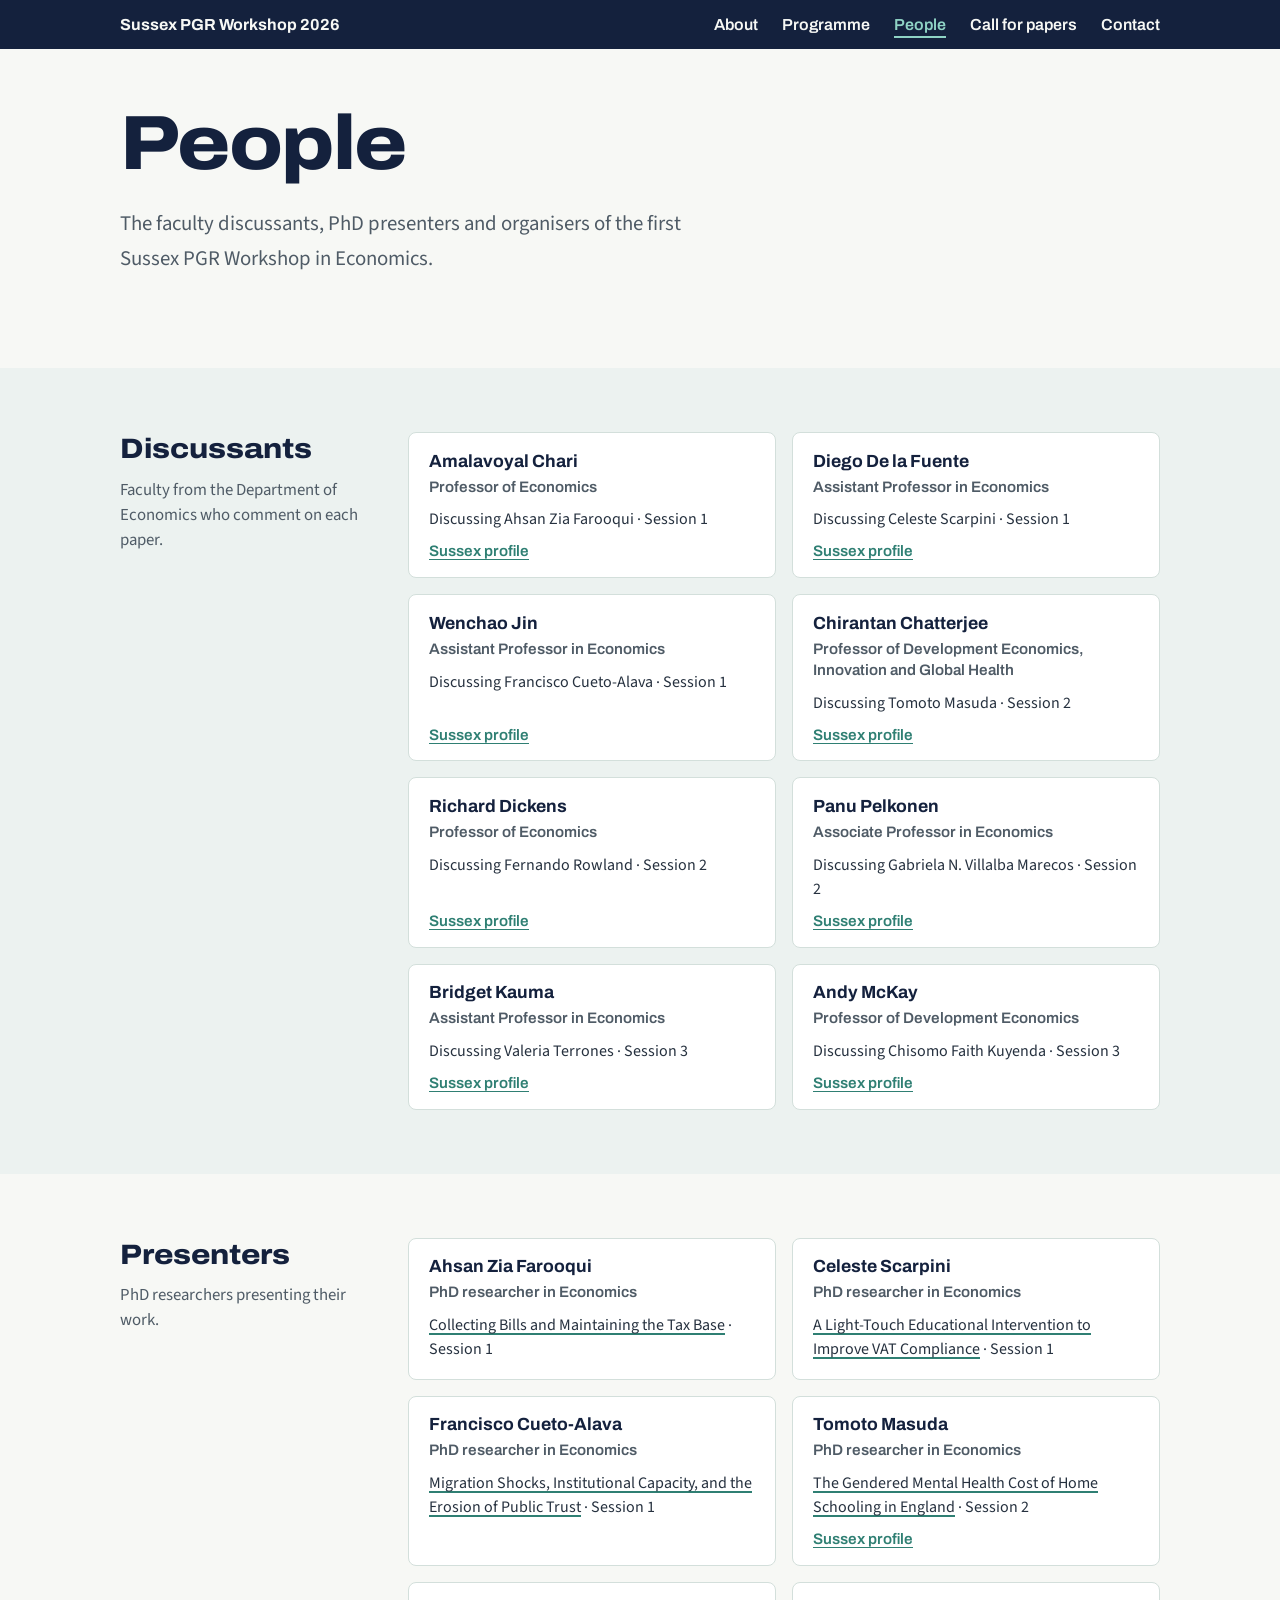
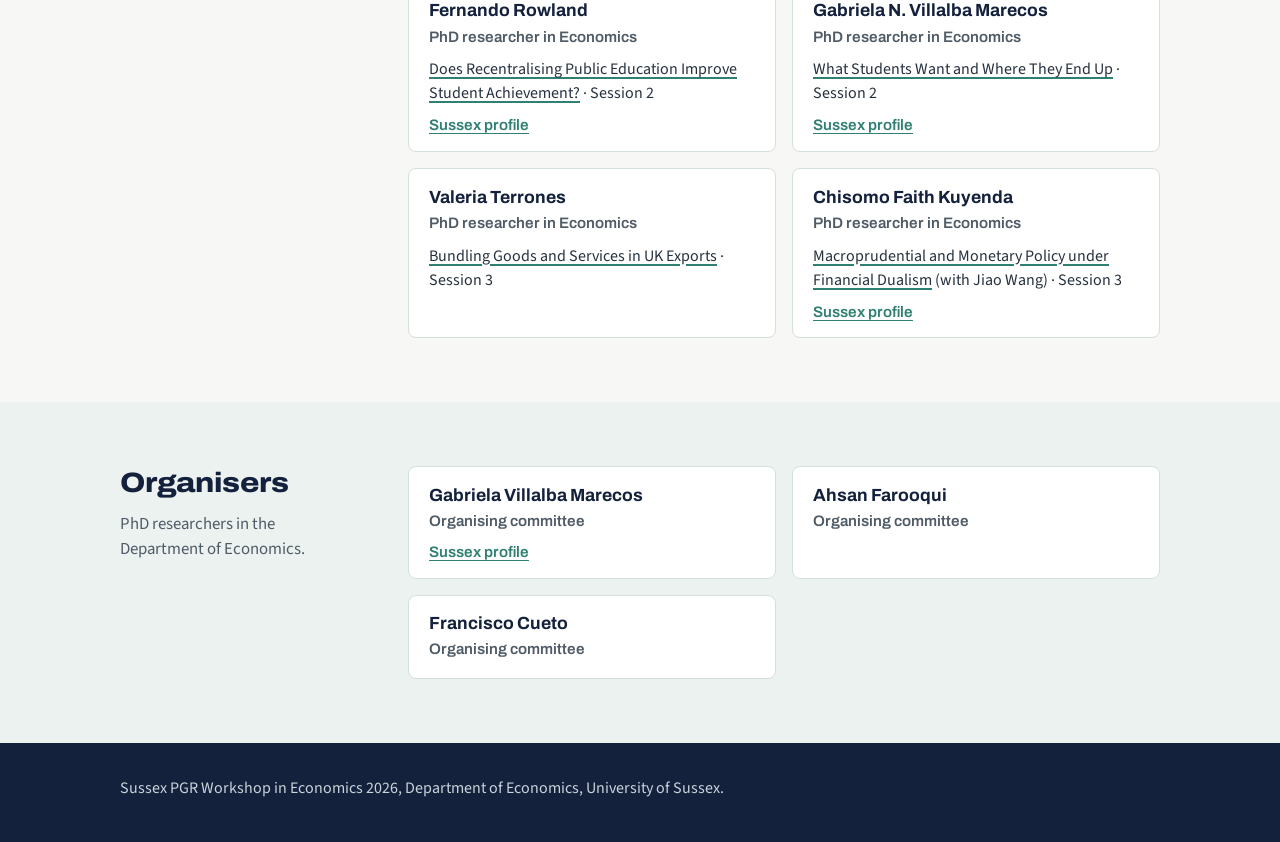
==== people.html @ 9f78bd72 "Link Gabriela Villalba Marecos's Sussex profile on the People page Co-Authored-By: Claude Opus 5.5 <" ====
<!DOCTYPE html>
<html lang="en">
<head>
<meta charset="utf-8">
<meta name="viewport" content="width=device-width, initial-scale=1">
<title>People · Sussex PGR Workshop in Economics 2026</title>
<meta name="description" content="Discussants, presenters and organisers of the Sussex PGR Workshop in Economics 2026.">
<link rel="preconnect" href="https://fonts.googleapis.com">
<link rel="preconnect" href="https://fonts.gstatic.com" crossorigin>
<link href="https://fonts.googleapis.com/css2?family=Archivo:wdth,wght@100,600;100,700;112,800&family=Source+Sans+3:wght@400;600&display=swap" rel="stylesheet">
<link rel="stylesheet" href="styles.css?v=6">
</head>
<body>

<header class="topbar">
<nav>
  <a class="brand" href="index.html">Sussex PGR Workshop 2026</a>
  <ul>
    <li><a href="index.html#about">About</a></li>
    <li><a href="programme.html">Programme</a></li>
    <li><a href="people.html" aria-current="page">People</a></li>
    <li><a href="index.html#submit">Call for papers</a></li>
    <li><a href="index.html#contact">Contact</a></li>
  </ul>
</nav>
</header>

<header class="hero">
  <h1>People</h1>
  <p>The faculty discussants, PhD presenters and organisers of the first Sussex PGR Workshop in Economics.</p>
</header>

<main>
  <div class="band">
    <section id="discussants">
      <div>
        <h2>Discussants</h2>
        <p class="session-meta">Faculty from the Department of Economics who comment on each paper.</p>
      </div>
      <ul class="people-grid">
        <li><strong>Amalavoyal Chari</strong><span class="role">Professor of Economics</span><span class="detail">Discussing Ahsan Zia Farooqui · Session 1</span><a href="https://profiles.sussex.ac.uk/p325214-amalavoyal-chari" target="_blank" rel="noopener">Sussex profile</a></li>
        <li><strong>Diego De la Fuente</strong><span class="role">Assistant Professor in Economics</span><span class="detail">Discussing Celeste Scarpini · Session 1</span><a href="https://profiles.sussex.ac.uk/p425204-diego-de-la-fuente-stevens" target="_blank" rel="noopener">Sussex profile</a></li>
        <li><strong>Wenchao Jin</strong><span class="role">Assistant Professor in Economics</span><span class="detail">Discussing Francisco Cueto-Alava · Session 1</span><a href="https://profiles.sussex.ac.uk/p566381-wenchao-jin" target="_blank" rel="noopener">Sussex profile</a></li>
        <li><strong>Chirantan Chatterjee</strong><span class="role">Professor of Development Economics, Innovation and Global Health</span><span class="detail">Discussing Tomoto Masuda · Session 2</span><a href="https://profiles.sussex.ac.uk/p535606-chirantan-chatterjee" target="_blank" rel="noopener">Sussex profile</a></li>
        <li><strong>Richard Dickens</strong><span class="role">Professor of Economics</span><span class="detail">Discussing Fernando Rowland · Session 2</span><a href="https://profiles.sussex.ac.uk/p203401-richard-dickens" target="_blank" rel="noopener">Sussex profile</a></li>
        <li><strong>Panu Pelkonen</strong><span class="role">Associate Professor in Economics</span><span class="detail">Discussing Gabriela N. Villalba Marecos · Session 2</span><a href="https://profiles.sussex.ac.uk/p258681-panu-pelkonen" target="_blank" rel="noopener">Sussex profile</a></li>
        <li><strong>Bridget Kauma</strong><span class="role">Assistant Professor in Economics</span><span class="detail">Discussing Valeria Terrones · Session 3</span><a href="https://profiles.sussex.ac.uk/p328013-bridget-kauma" target="_blank" rel="noopener">Sussex profile</a></li>
        <li><strong>Andy McKay</strong><span class="role">Professor of Development Economics</span><span class="detail">Discussing Chisomo Faith Kuyenda · Session 3</span><a href="https://profiles.sussex.ac.uk/p107908-andy-mckay" target="_blank" rel="noopener">Sussex profile</a></li>
      </ul>
    </section>
  </div>

  <section id="presenters">
    <div>
      <h2>Presenters</h2>
      <p class="session-meta">PhD researchers presenting their work.</p>
    </div>
    <ul class="people-grid">
      <li><strong>Ahsan Zia Farooqui</strong><span class="role">PhD researcher in Economics</span><span class="detail"><a class="paper-link" href="abstracts/farooqui.html">Collecting Bills and Maintaining the Tax Base</a> · Session 1</span></li>
      <li><strong>Celeste Scarpini</strong><span class="role">PhD researcher in Economics</span><span class="detail"><a class="paper-link" href="abstracts/scarpini.html">A Light-Touch Educational Intervention to Improve VAT Compliance</a> · Session 1</span></li>
      <li><strong>Francisco Cueto-Alava</strong><span class="role">PhD researcher in Economics</span><span class="detail"><a class="paper-link" href="abstracts/cueto-alava.html">Migration Shocks, Institutional Capacity, and the Erosion of Public Trust</a> · Session 1</span></li>
      <li><strong>Tomoto Masuda</strong><span class="role">PhD researcher in Economics</span><span class="detail"><a class="paper-link" href="abstracts/masuda.html">The Gendered Mental Health Cost of Home Schooling in England</a> · Session 2</span><a href="https://profiles.sussex.ac.uk/p535689-tomoto-masuda" target="_blank" rel="noopener">Sussex profile</a></li>
      <li><strong>Fernando Rowland</strong><span class="role">PhD researcher in Economics</span><span class="detail"><a class="paper-link" href="abstracts/rowland.html">Does Recentralising Public Education Improve Student Achievement?</a> · Session 2</span><a href="https://profiles.sussex.ac.uk/p452576-fernando-rowland" target="_blank" rel="noopener">Sussex profile</a></li>
      <li><strong>Gabriela N. Villalba Marecos</strong><span class="role">PhD researcher in Economics</span><span class="detail"><a class="paper-link" href="abstracts/villalba-marecos.html">What Students Want and Where They End Up</a> · Session 2</span><a href="https://profiles.sussex.ac.uk/p537889-gabriela-noemi-villalba-marecos" target="_blank" rel="noopener">Sussex profile</a></li>
      <li><strong>Valeria Terrones</strong><span class="role">PhD researcher in Economics</span><span class="detail"><a class="paper-link" href="abstracts/terrones.html">Bundling Goods and Services in UK Exports</a> · Session 3</span></li>
      <li><strong>Chisomo Faith Kuyenda</strong><span class="role">PhD researcher in Economics</span><span class="detail"><a class="paper-link" href="abstracts/kuyenda.html">Macroprudential and Monetary Policy under Financial Dualism</a> (with Jiao Wang) · Session 3</span><a href="https://profiles.sussex.ac.uk/p297430-chisomo-faith-kuyenda" target="_blank" rel="noopener">Sussex profile</a></li>
    </ul>
  </section>

  <div class="band">
    <section id="organisers">
      <div>
        <h2>Organisers</h2>
        <p class="session-meta">PhD researchers in the Department of Economics.</p>
      </div>
      <ul class="people-grid">
        <li><strong>Gabriela Villalba Marecos</strong><span class="role">Organising committee</span><a href="https://profiles.sussex.ac.uk/p537889-gabriela-noemi-villalba-marecos" target="_blank" rel="noopener">Sussex profile</a></li>
        <li><strong>Ahsan Farooqui</strong><span class="role">Organising committee</span></li>
        <li><strong>Francisco Cueto</strong><span class="role">Organising committee</span></li>
      </ul>
    </section>
  </div>
</main>

<footer>
  <div>Sussex PGR Workshop in Economics 2026, Department of Economics, University of Sussex.</div>
</footer>

</body>
</html>
---- styles.css ----
:root {
  --ink: #14213D;      /* deep channel navy */
  --text: #26313F;     /* body text */
  --chalk: #F7F8F5;    /* downs chalk */
  --flint: #4F5B66;    /* flint grey, secondary text */
  --sea: #2F7F73;      /* sea glass */
  --sea-dark: #236358;
  --mint: #8FD3C5;
  --mist: #E3ECE9;
  --tint: #ECF2F0;     /* soft band background */
  --line: #D3DFDB;
  --display: "Archivo", "Helvetica Neue", Arial, sans-serif;
  --body: "Source Sans 3", "Helvetica Neue", Arial, sans-serif;
}
* { box-sizing: border-box; }
html { scroll-behavior: smooth; }
body { margin: 0; background: var(--chalk); color: var(--text); font: 1.125rem/1.65 var(--body); }
a { color: var(--sea); text-underline-offset: 3px; }
a:hover { color: var(--sea-dark); }
a:focus-visible, .button:focus-visible { outline: 3px solid var(--sea); outline-offset: 3px; }
h1, h2, h3 { color: var(--ink); }

/* Top bar */
.topbar { background: var(--ink); color: var(--chalk); }
nav { display: flex; justify-content: space-between; align-items: center; flex-wrap: wrap; gap: .75rem 2rem;
      max-width: 68rem; margin: 0 auto; padding: 1rem 1.5rem; font: 600 1rem var(--display); }
nav ul { display: flex; gap: 1.5rem; list-style: none; margin: 0; padding: 0; flex-wrap: wrap; }
nav a { color: var(--chalk); text-decoration: none; }
nav a:hover, nav a[aria-current="page"] { color: var(--mint); }
nav a[aria-current="page"] { text-decoration: underline; text-decoration-thickness: 2px; text-underline-offset: 6px; }
.brand { font-weight: 700; }

/* Hero */
.hero { max-width: 68rem; margin: 0 auto; padding: 3.5rem 1.5rem 3.5rem; }
.hero h1 { font: 800 clamp(2.5rem, 6.5vw, 4.8rem)/1.02 var(--display); font-stretch: 112%; letter-spacing: -.02em; margin: 0 0 1.5rem; max-width: 15ch; }
.hero p { font-size: 1.3rem; max-width: 36rem; color: var(--flint); margin: 0 0 2.25rem; }
.facts { display: grid; grid-template-columns: repeat(auto-fit, minmax(12rem, 1fr)); gap: 0; border-top: 3px solid var(--ink); max-width: 48rem; margin: 0; }
.facts div { padding: 1rem 1.5rem 0 0; }
.facts dt { font: 600 .9rem var(--display); color: var(--flint); }
.facts dd { margin: .25rem 0 0; font: 700 1.2rem/1.35 var(--display); color: var(--ink); }

/* Sections */
.band { background: var(--tint); }
section { max-width: 68rem; margin: 0 auto; padding: 4rem 1.5rem; display: grid; grid-template-columns: 15rem 1fr; gap: 2rem 3rem; }
section h2 { font: 800 1.75rem/1.2 var(--display); font-stretch: 112%; margin: 0; }
section .text { max-width: 42rem; }
section .text p:first-child { margin-top: 0; }
section h3 { font: 700 1.15rem var(--display); margin: 2rem 0 .5rem; }
section h3:first-child { margin-top: 0; }
.steps { padding-left: 1.2rem; }
.steps li { margin-bottom: .6rem; }
.button { display: inline-block; background: var(--sea); color: #fff; font: 600 1.05rem var(--display);
          padding: .85rem 1.5rem; border-radius: 6px; text-decoration: none; margin-top: .75rem; }
.button:hover { background: var(--sea-dark); color: #fff; }
.note { font: 600 1rem var(--display); color: var(--ink); background: var(--mist); display: inline-block; padding: .8rem 1.4rem; border-radius: 6px; margin-top: 1rem; }
table { width: 100%; border-collapse: collapse; }
td { padding: .8rem 0; border-bottom: 1px solid var(--line); vertical-align: top; }
td:first-child { font: 600 1rem var(--display); width: 7.5rem; color: var(--flint); }
.people { list-style: none; padding: 0; margin: 0 0 1.5rem; display: grid; grid-template-columns: repeat(auto-fit, minmax(13rem, 1fr)); gap: 1.25rem; }
.people strong { display: block; font: 700 1.1rem var(--display); color: var(--ink); }
.people li { color: var(--flint); }
footer { background: var(--ink); color: #C9D3DA; }
footer div { max-width: 68rem; margin: 0 auto; padding: 2rem 1.5rem 2.5rem; font-size: 1rem; }

/* Programme page */
.session-meta { margin: .75rem 0 0; font-size: 1.05rem; line-height: 1.5; color: var(--flint); }
.session-meta span { display: block; margin-top: .4rem; font: 600 .95rem var(--display); }
.schedule td { padding: 1.1rem 0; }
.schedule td:first-child { width: 8.5rem; padding-right: 1.25rem; white-space: nowrap; }
.schedule strong { display: block; font: 700 1.05rem var(--display); color: var(--ink); margin-bottom: .2rem; }
.schedule .coauthors { font: 400 1rem var(--body); color: var(--flint); }
.schedule .discussant { display: block; margin-top: .3rem; font-size: 1rem; color: var(--flint); }
.schedule .break td { padding: .8rem 0; }
.schedule .break td:last-child { font: 600 1.05rem var(--display); color: var(--ink); }
.schedule .paper-link { color: var(--text); text-decoration-color: var(--sea); text-decoration-thickness: 2px; }
.schedule .paper-link:hover { color: var(--sea); }

/* People page */
.people-grid { list-style: none; padding: 0; margin: 0; display: grid; grid-template-columns: repeat(auto-fill, minmax(16rem, 1fr)); gap: 1rem; }
.people-grid li { background: #fff; border: 1px solid var(--line); border-radius: 8px; padding: 1.1rem 1.25rem; display: flex; flex-direction: column; }
.people-grid strong { font: 700 1.1rem/1.3 var(--display); color: var(--ink); }
.people-grid .role { margin-top: .2rem; font: 600 .95rem/1.4 var(--display); color: var(--flint); }
.people-grid .detail { margin-top: .6rem; font-size: 1rem; line-height: 1.5; }
.people-grid .detail .paper-link { color: var(--text); text-decoration-color: var(--sea); text-decoration-thickness: 2px; }
.people-grid .detail .paper-link:hover { color: var(--sea); }
.people-grid li > a { margin-top: auto; padding-top: .75rem; font: 600 .95rem var(--display); }

/* Abstract pages */
.paper-hero { padding-bottom: 2.5rem; }
.paper-hero h1 { font-size: clamp(1.9rem, 4vw, 3rem); font-weight: 700; font-stretch: 100%; line-height: 1.15; letter-spacing: -.01em; max-width: 28ch; }
.paper-hero .back { font: 600 1rem var(--display); margin: 0 0 1.5rem; }
.paper-hero .back a { text-decoration: none; }
.reading { grid-template-columns: 1fr; padding-top: 0; }
.reading .text { max-width: 40rem; font-size: 1.2rem; line-height: 1.7; }
.reading h2 { margin-bottom: 1rem; }
.reading p { margin: 0 0 1.25rem; }
.paper-meta { margin: 2.5rem 0 0; padding-top: 1.5rem; border-top: 1px solid var(--line); font-size: 1.05rem; line-height: 1.6; }
.paper-meta div + div { margin-top: 1rem; }
.paper-meta dt { font: 600 .9rem var(--display); color: var(--flint); }
.paper-meta dd { margin: .2rem 0 0; }

@media (max-width: 720px) {
  section { grid-template-columns: 1fr; gap: 1rem; padding: 3rem 1.5rem; }
  .hero { padding-top: 2rem; }
  nav ul { gap: 1rem; }
  .schedule td { display: block; width: auto; }
  .schedule td:first-child { padding-bottom: 0; border-bottom: 0; }
  .schedule td:last-child { padding-top: .3rem; }
}
@media (prefers-reduced-motion: reduce) { html { scroll-behavior: auto; } }
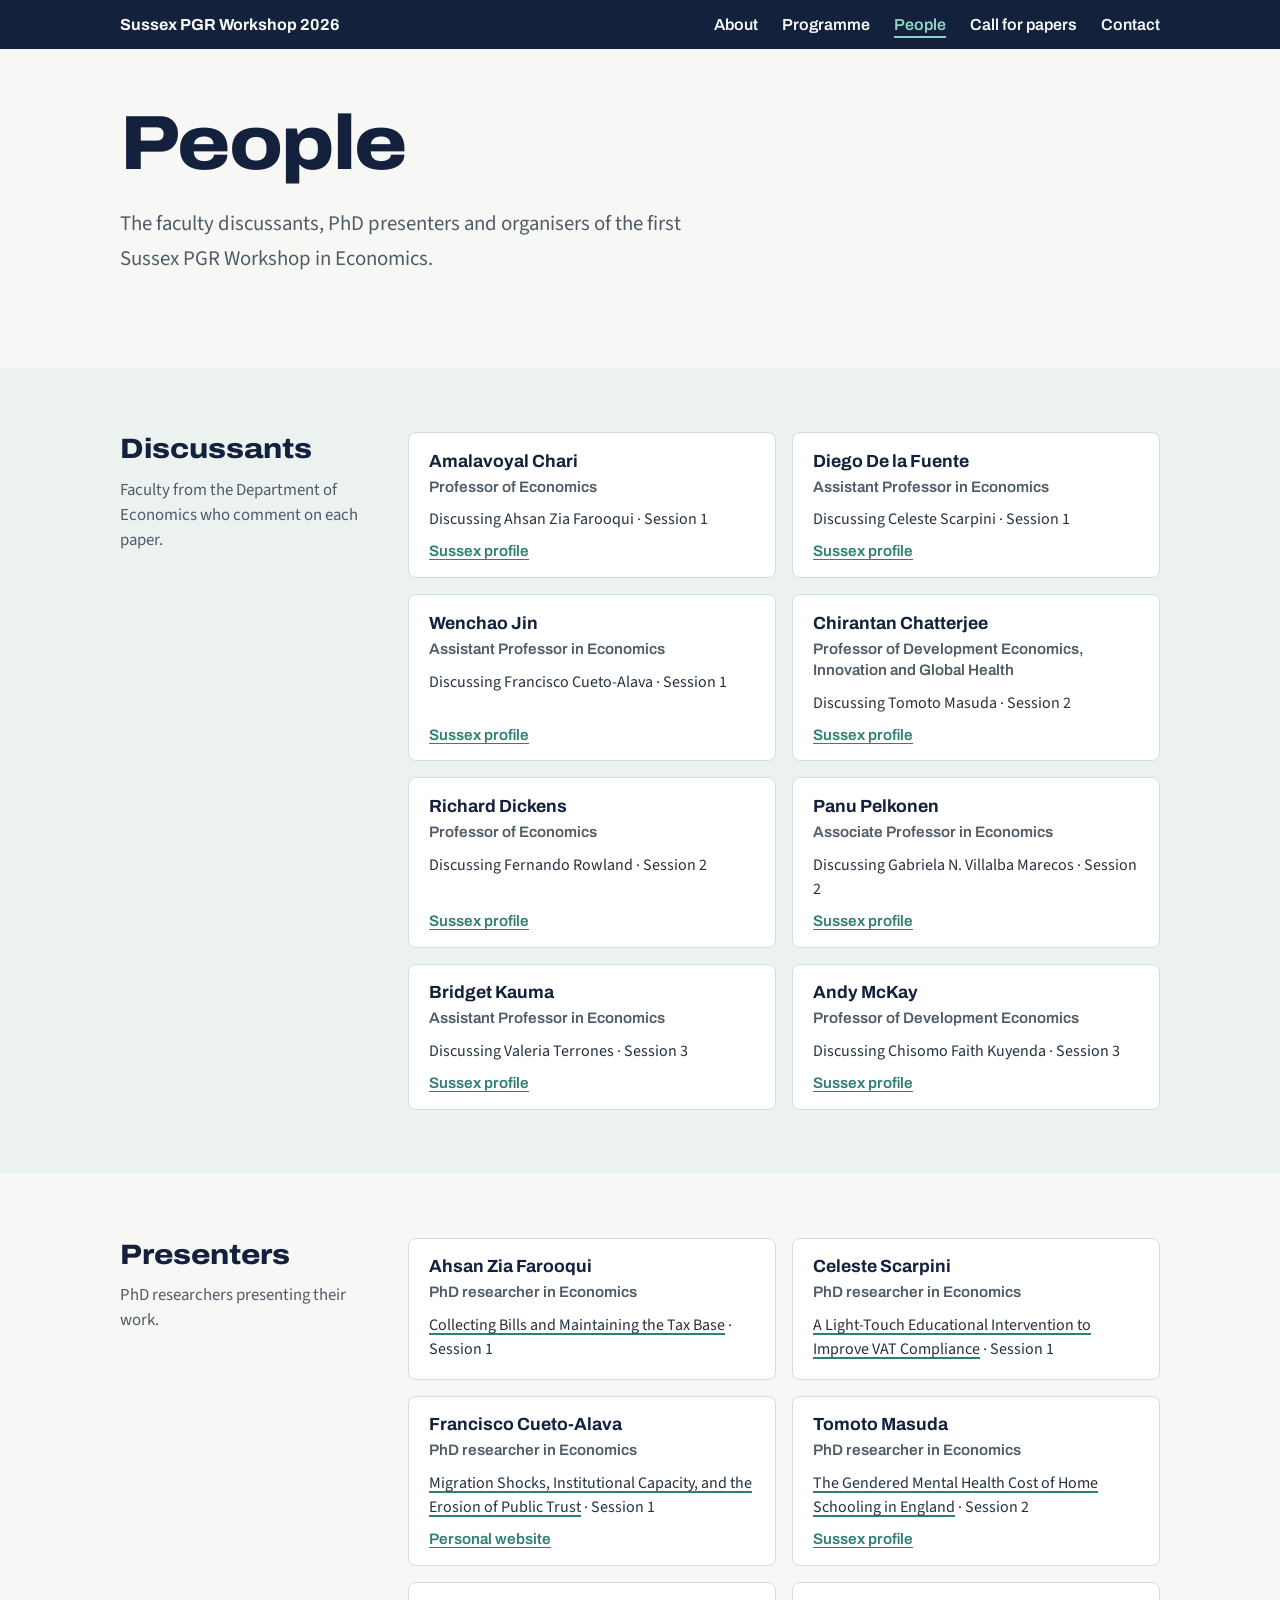
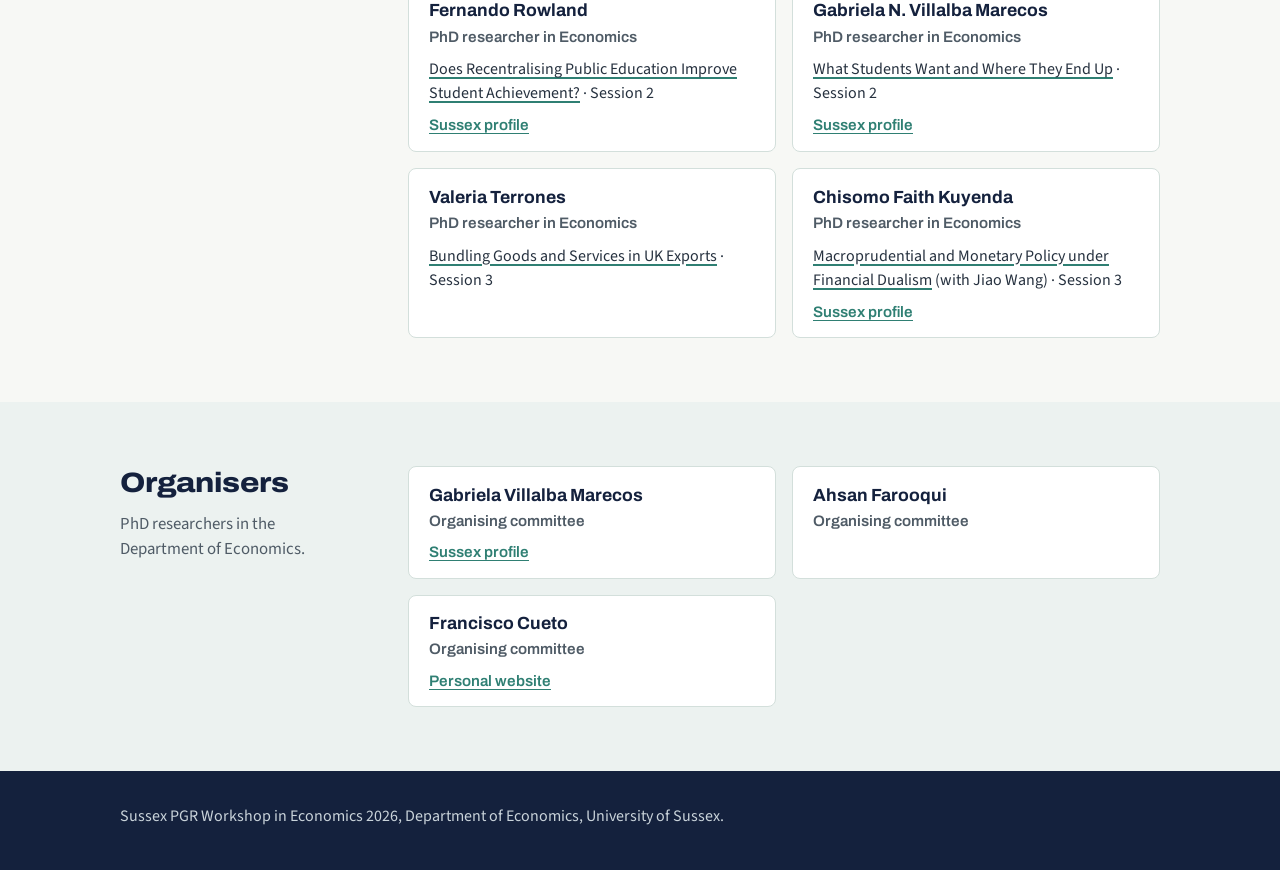
==== commit 630fac8b: "Link Francisco Cueto-Alava's personal website on the People page Co-Authored-By: Claude Opus 5.5 <no" ====
--- a/people.html
+++ b/people.html
@@ -58,7 +58,7 @@
     <ul class="people-grid">
       <li><strong>Ahsan Zia Farooqui</strong><span class="role">PhD researcher in Economics</span><span class="detail"><a class="paper-link" href="abstracts/farooqui.html">Collecting Bills and Maintaining the Tax Base</a> · Session 1</span></li>
       <li><strong>Celeste Scarpini</strong><span class="role">PhD researcher in Economics</span><span class="detail"><a class="paper-link" href="abstracts/scarpini.html">A Light-Touch Educational Intervention to Improve VAT Compliance</a> · Session 1</span></li>
-      <li><strong>Francisco Cueto-Alava</strong><span class="role">PhD researcher in Economics</span><span class="detail"><a class="paper-link" href="abstracts/cueto-alava.html">Migration Shocks, Institutional Capacity, and the Erosion of Public Trust</a> · Session 1</span></li>
+      <li><strong>Francisco Cueto-Alava</strong><span class="role">PhD researcher in Economics</span><span class="detail"><a class="paper-link" href="abstracts/cueto-alava.html">Migration Shocks, Institutional Capacity, and the Erosion of Public Trust</a> · Session 1</span><a href="https://fcuetoalava.github.io/" target="_blank" rel="noopener">Personal website</a></li>
       <li><strong>Tomoto Masuda</strong><span class="role">PhD researcher in Economics</span><span class="detail"><a class="paper-link" href="abstracts/masuda.html">The Gendered Mental Health Cost of Home Schooling in England</a> · Session 2</span><a href="https://profiles.sussex.ac.uk/p535689-tomoto-masuda" target="_blank" rel="noopener">Sussex profile</a></li>
       <li><strong>Fernando Rowland</strong><span class="role">PhD researcher in Economics</span><span class="detail"><a class="paper-link" href="abstracts/rowland.html">Does Recentralising Public Education Improve Student Achievement?</a> · Session 2</span><a href="https://profiles.sussex.ac.uk/p452576-fernando-rowland" target="_blank" rel="noopener">Sussex profile</a></li>
       <li><strong>Gabriela N. Villalba Marecos</strong><span class="role">PhD researcher in Economics</span><span class="detail"><a class="paper-link" href="abstracts/villalba-marecos.html">What Students Want and Where They End Up</a> · Session 2</span><a href="https://profiles.sussex.ac.uk/p537889-gabriela-noemi-villalba-marecos" target="_blank" rel="noopener">Sussex profile</a></li>
@@ -76,7 +76,7 @@
       <ul class="people-grid">
         <li><strong>Gabriela Villalba Marecos</strong><span class="role">Organising committee</span><a href="https://profiles.sussex.ac.uk/p537889-gabriela-noemi-villalba-marecos" target="_blank" rel="noopener">Sussex profile</a></li>
         <li><strong>Ahsan Farooqui</strong><span class="role">Organising committee</span></li>
-        <li><strong>Francisco Cueto</strong><span class="role">Organising committee</span></li>
+        <li><strong>Francisco Cueto</strong><span class="role">Organising committee</span><a href="https://fcuetoalava.github.io/" target="_blank" rel="noopener">Personal website</a></li>
       </ul>
     </section>
   </div>
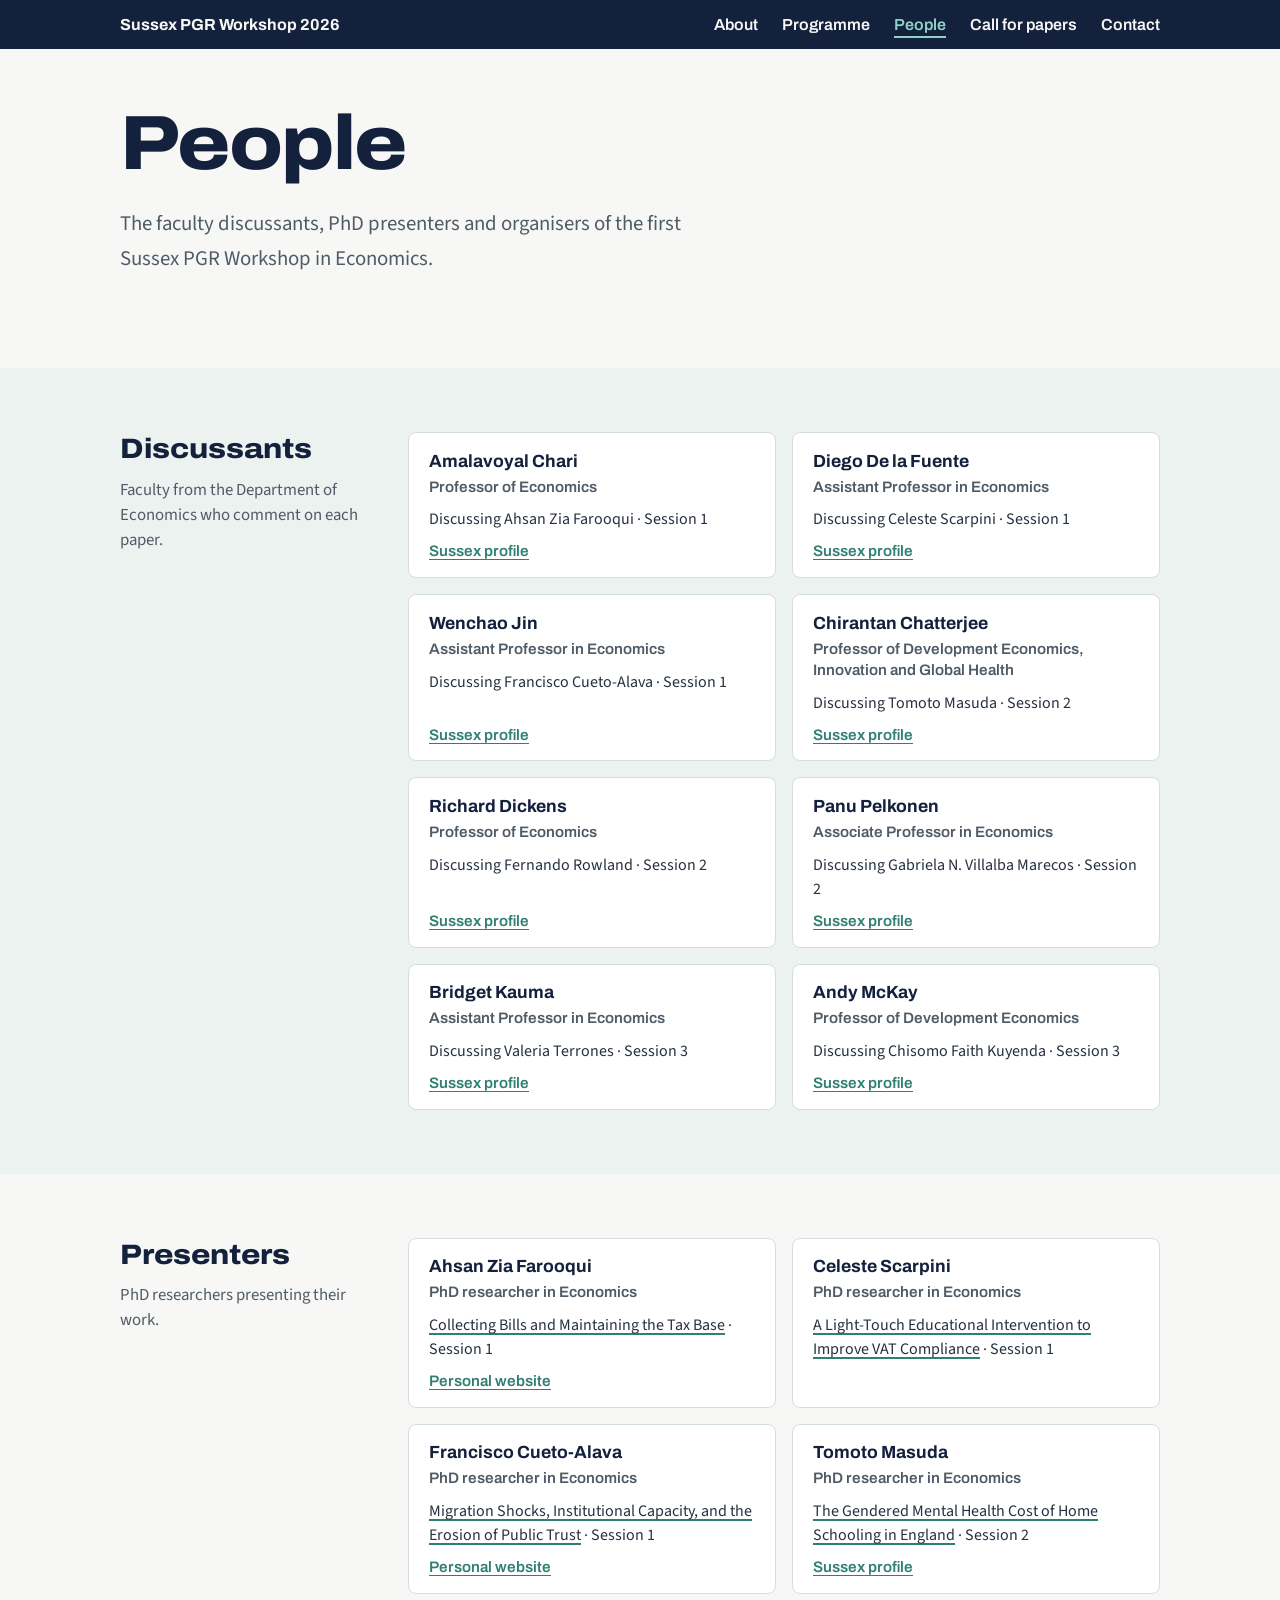
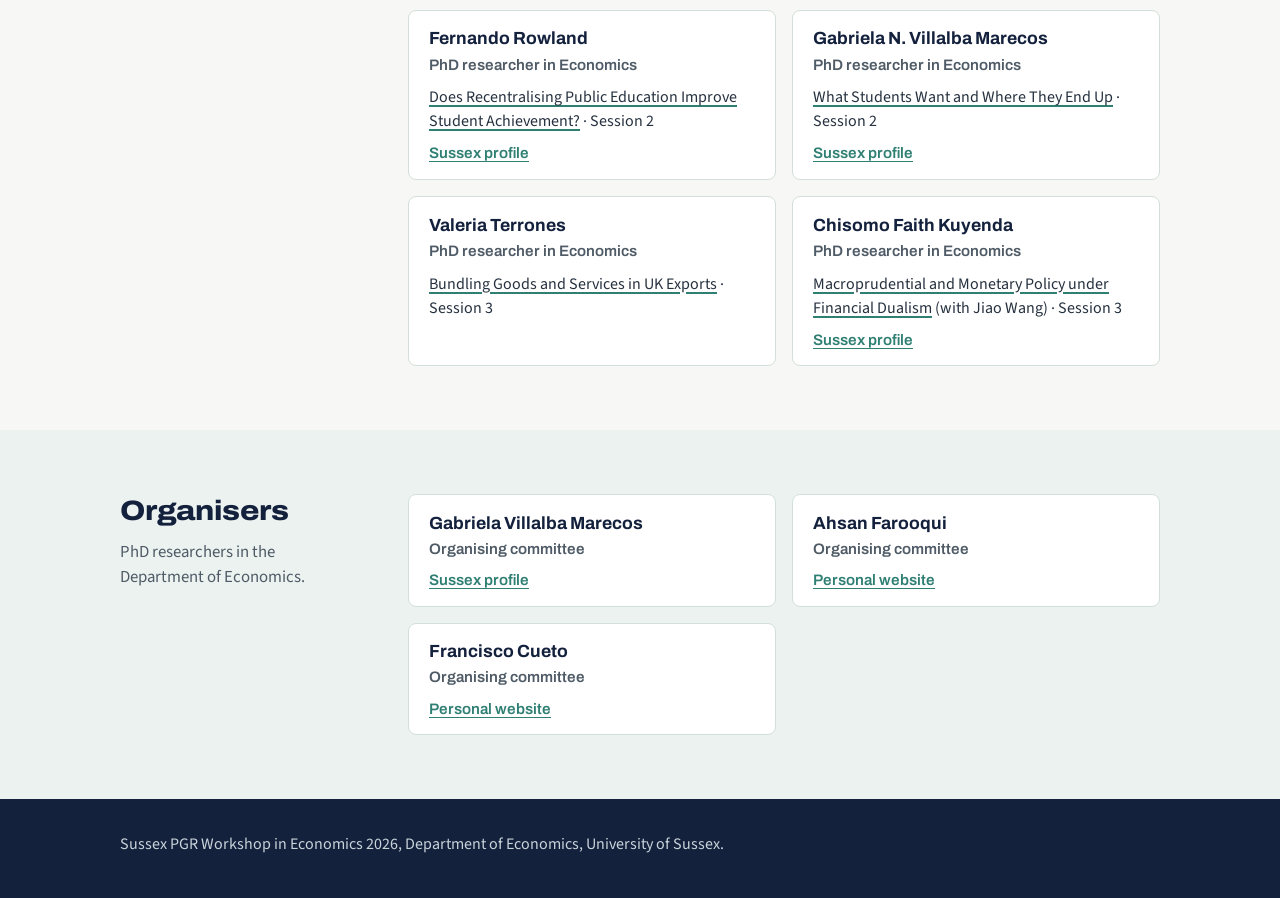
==== commit cd2819bd: "Link Ahsan Zia Farooqui's personal website on the People page Co-Authored-By: Claude Opus 5.5 <norep" ====
--- a/people.html
+++ b/people.html
@@ -56,7 +56,7 @@
       <p class="session-meta">PhD researchers presenting their work.</p>
     </div>
     <ul class="people-grid">
-      <li><strong>Ahsan Zia Farooqui</strong><span class="role">PhD researcher in Economics</span><span class="detail"><a class="paper-link" href="abstracts/farooqui.html">Collecting Bills and Maintaining the Tax Base</a> · Session 1</span></li>
+      <li><strong>Ahsan Zia Farooqui</strong><span class="role">PhD researcher in Economics</span><span class="detail"><a class="paper-link" href="abstracts/farooqui.html">Collecting Bills and Maintaining the Tax Base</a> · Session 1</span><a href="https://ahsanziafarooqui.github.io/" target="_blank" rel="noopener">Personal website</a></li>
       <li><strong>Celeste Scarpini</strong><span class="role">PhD researcher in Economics</span><span class="detail"><a class="paper-link" href="abstracts/scarpini.html">A Light-Touch Educational Intervention to Improve VAT Compliance</a> · Session 1</span></li>
       <li><strong>Francisco Cueto-Alava</strong><span class="role">PhD researcher in Economics</span><span class="detail"><a class="paper-link" href="abstracts/cueto-alava.html">Migration Shocks, Institutional Capacity, and the Erosion of Public Trust</a> · Session 1</span><a href="https://fcuetoalava.github.io/" target="_blank" rel="noopener">Personal website</a></li>
       <li><strong>Tomoto Masuda</strong><span class="role">PhD researcher in Economics</span><span class="detail"><a class="paper-link" href="abstracts/masuda.html">The Gendered Mental Health Cost of Home Schooling in England</a> · Session 2</span><a href="https://profiles.sussex.ac.uk/p535689-tomoto-masuda" target="_blank" rel="noopener">Sussex profile</a></li>
@@ -75,7 +75,7 @@
       </div>
       <ul class="people-grid">
         <li><strong>Gabriela Villalba Marecos</strong><span class="role">Organising committee</span><a href="https://profiles.sussex.ac.uk/p537889-gabriela-noemi-villalba-marecos" target="_blank" rel="noopener">Sussex profile</a></li>
-        <li><strong>Ahsan Farooqui</strong><span class="role">Organising committee</span></li>
+        <li><strong>Ahsan Farooqui</strong><span class="role">Organising committee</span><a href="https://ahsanziafarooqui.github.io/" target="_blank" rel="noopener">Personal website</a></li>
         <li><strong>Francisco Cueto</strong><span class="role">Organising committee</span><a href="https://fcuetoalava.github.io/" target="_blank" rel="noopener">Personal website</a></li>
       </ul>
     </section>
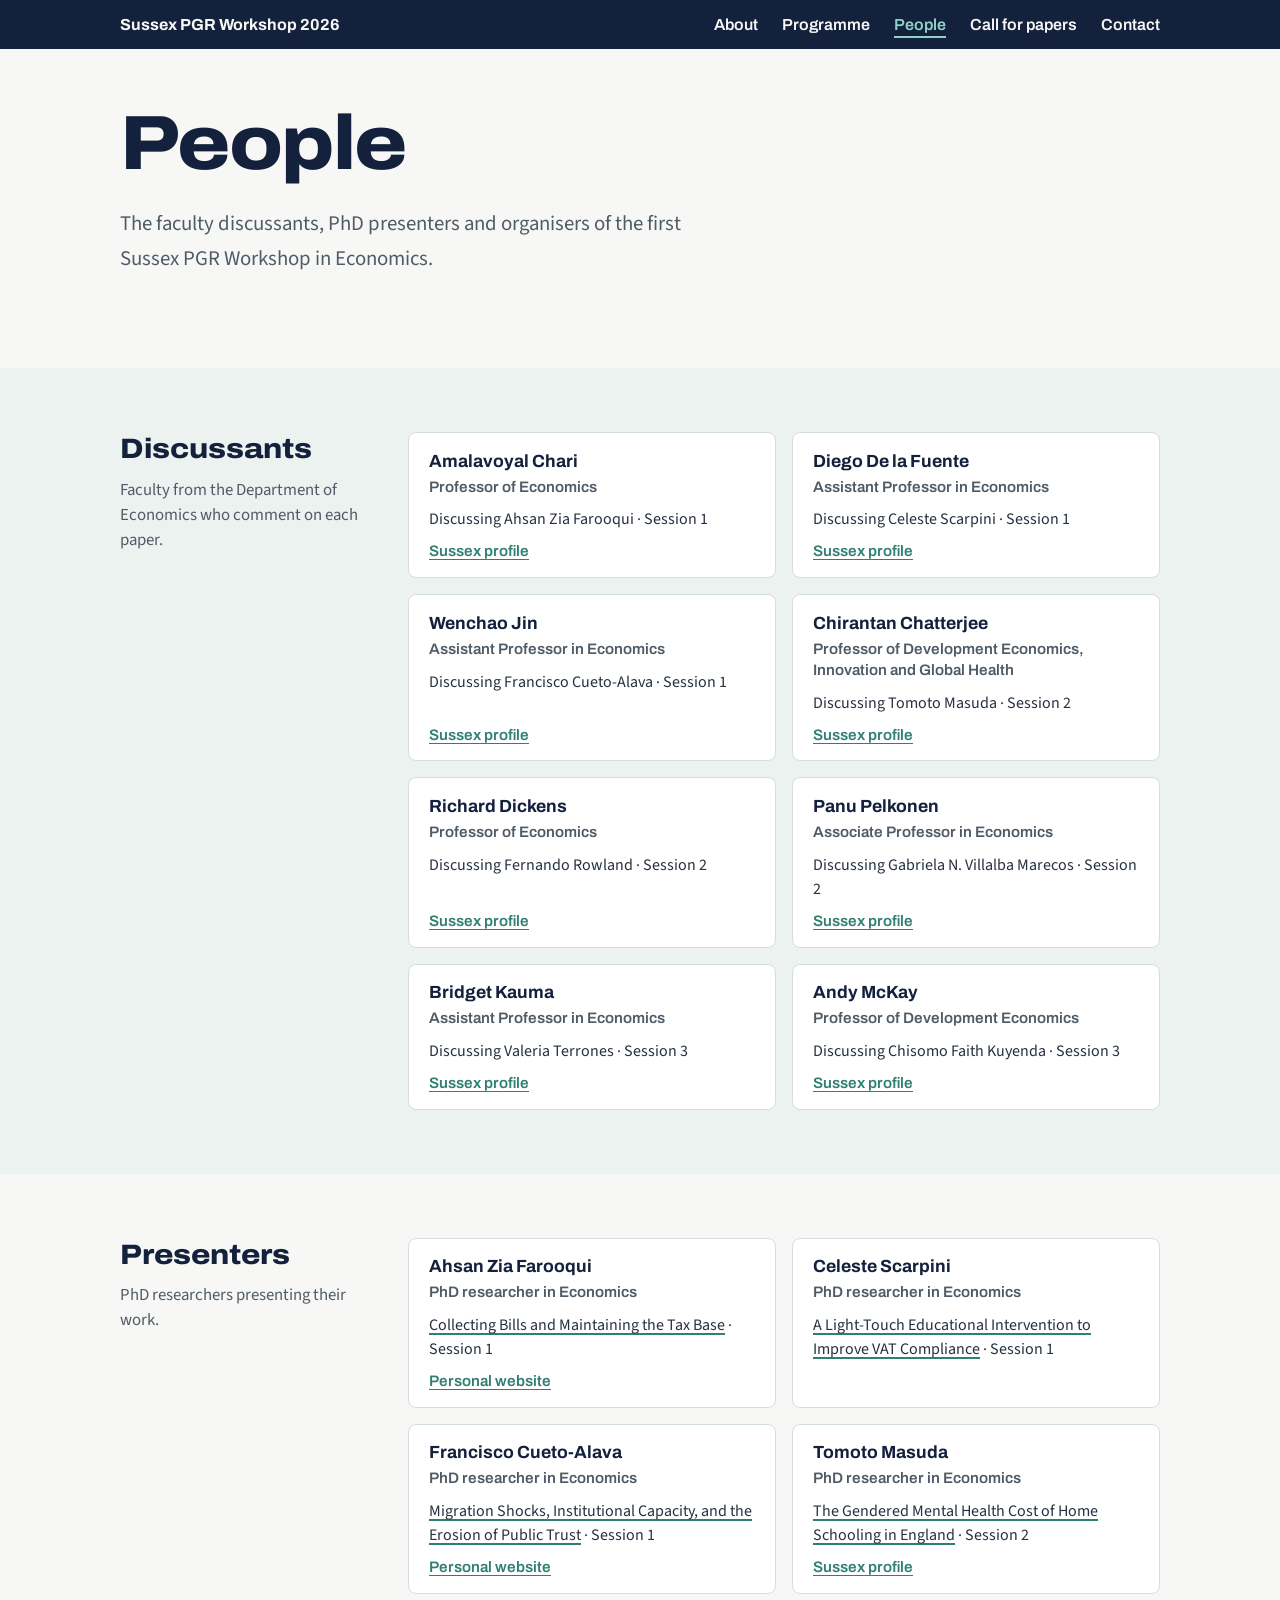
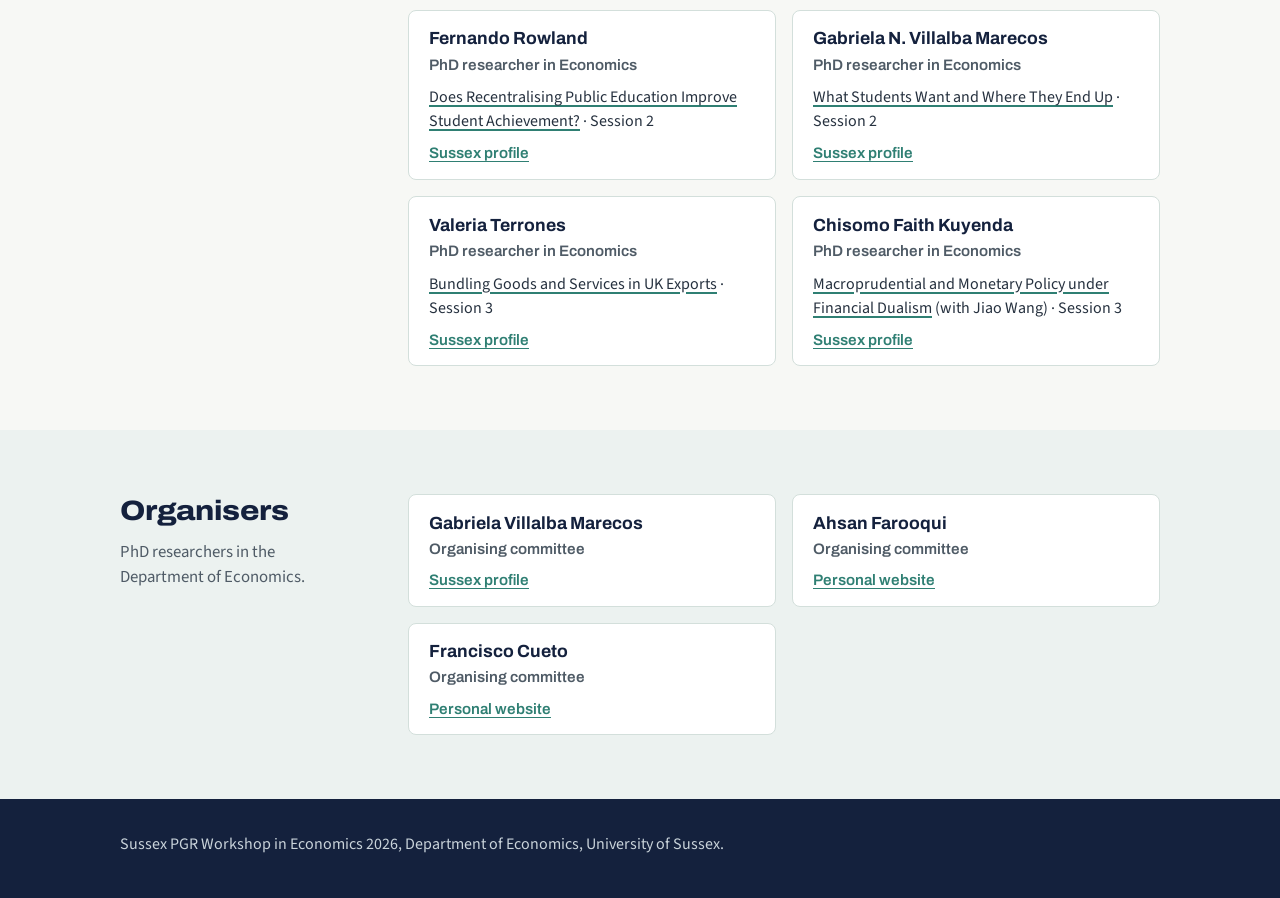
==== commit aae73114: "Link Valeria Terrones's Sussex profile on the People page Co-Authored-By: Claude Opus 5.5 <noreply@a" ====
--- a/people.html
+++ b/people.html
@@ -62,7 +62,7 @@
       <li><strong>Tomoto Masuda</strong><span class="role">PhD researcher in Economics</span><span class="detail"><a class="paper-link" href="abstracts/masuda.html">The Gendered Mental Health Cost of Home Schooling in England</a> · Session 2</span><a href="https://profiles.sussex.ac.uk/p535689-tomoto-masuda" target="_blank" rel="noopener">Sussex profile</a></li>
       <li><strong>Fernando Rowland</strong><span class="role">PhD researcher in Economics</span><span class="detail"><a class="paper-link" href="abstracts/rowland.html">Does Recentralising Public Education Improve Student Achievement?</a> · Session 2</span><a href="https://profiles.sussex.ac.uk/p452576-fernando-rowland" target="_blank" rel="noopener">Sussex profile</a></li>
       <li><strong>Gabriela N. Villalba Marecos</strong><span class="role">PhD researcher in Economics</span><span class="detail"><a class="paper-link" href="abstracts/villalba-marecos.html">What Students Want and Where They End Up</a> · Session 2</span><a href="https://profiles.sussex.ac.uk/p537889-gabriela-noemi-villalba-marecos" target="_blank" rel="noopener">Sussex profile</a></li>
-      <li><strong>Valeria Terrones</strong><span class="role">PhD researcher in Economics</span><span class="detail"><a class="paper-link" href="abstracts/terrones.html">Bundling Goods and Services in UK Exports</a> · Session 3</span></li>
+      <li><strong>Valeria Terrones</strong><span class="role">PhD researcher in Economics</span><span class="detail"><a class="paper-link" href="abstracts/terrones.html">Bundling Goods and Services in UK Exports</a> · Session 3</span><a href="https://profiles.sussex.ac.uk/p510746-valeria-terrones-rodriguez" target="_blank" rel="noopener">Sussex profile</a></li>
       <li><strong>Chisomo Faith Kuyenda</strong><span class="role">PhD researcher in Economics</span><span class="detail"><a class="paper-link" href="abstracts/kuyenda.html">Macroprudential and Monetary Policy under Financial Dualism</a> (with Jiao Wang) · Session 3</span><a href="https://profiles.sussex.ac.uk/p297430-chisomo-faith-kuyenda" target="_blank" rel="noopener">Sussex profile</a></li>
     </ul>
   </section>
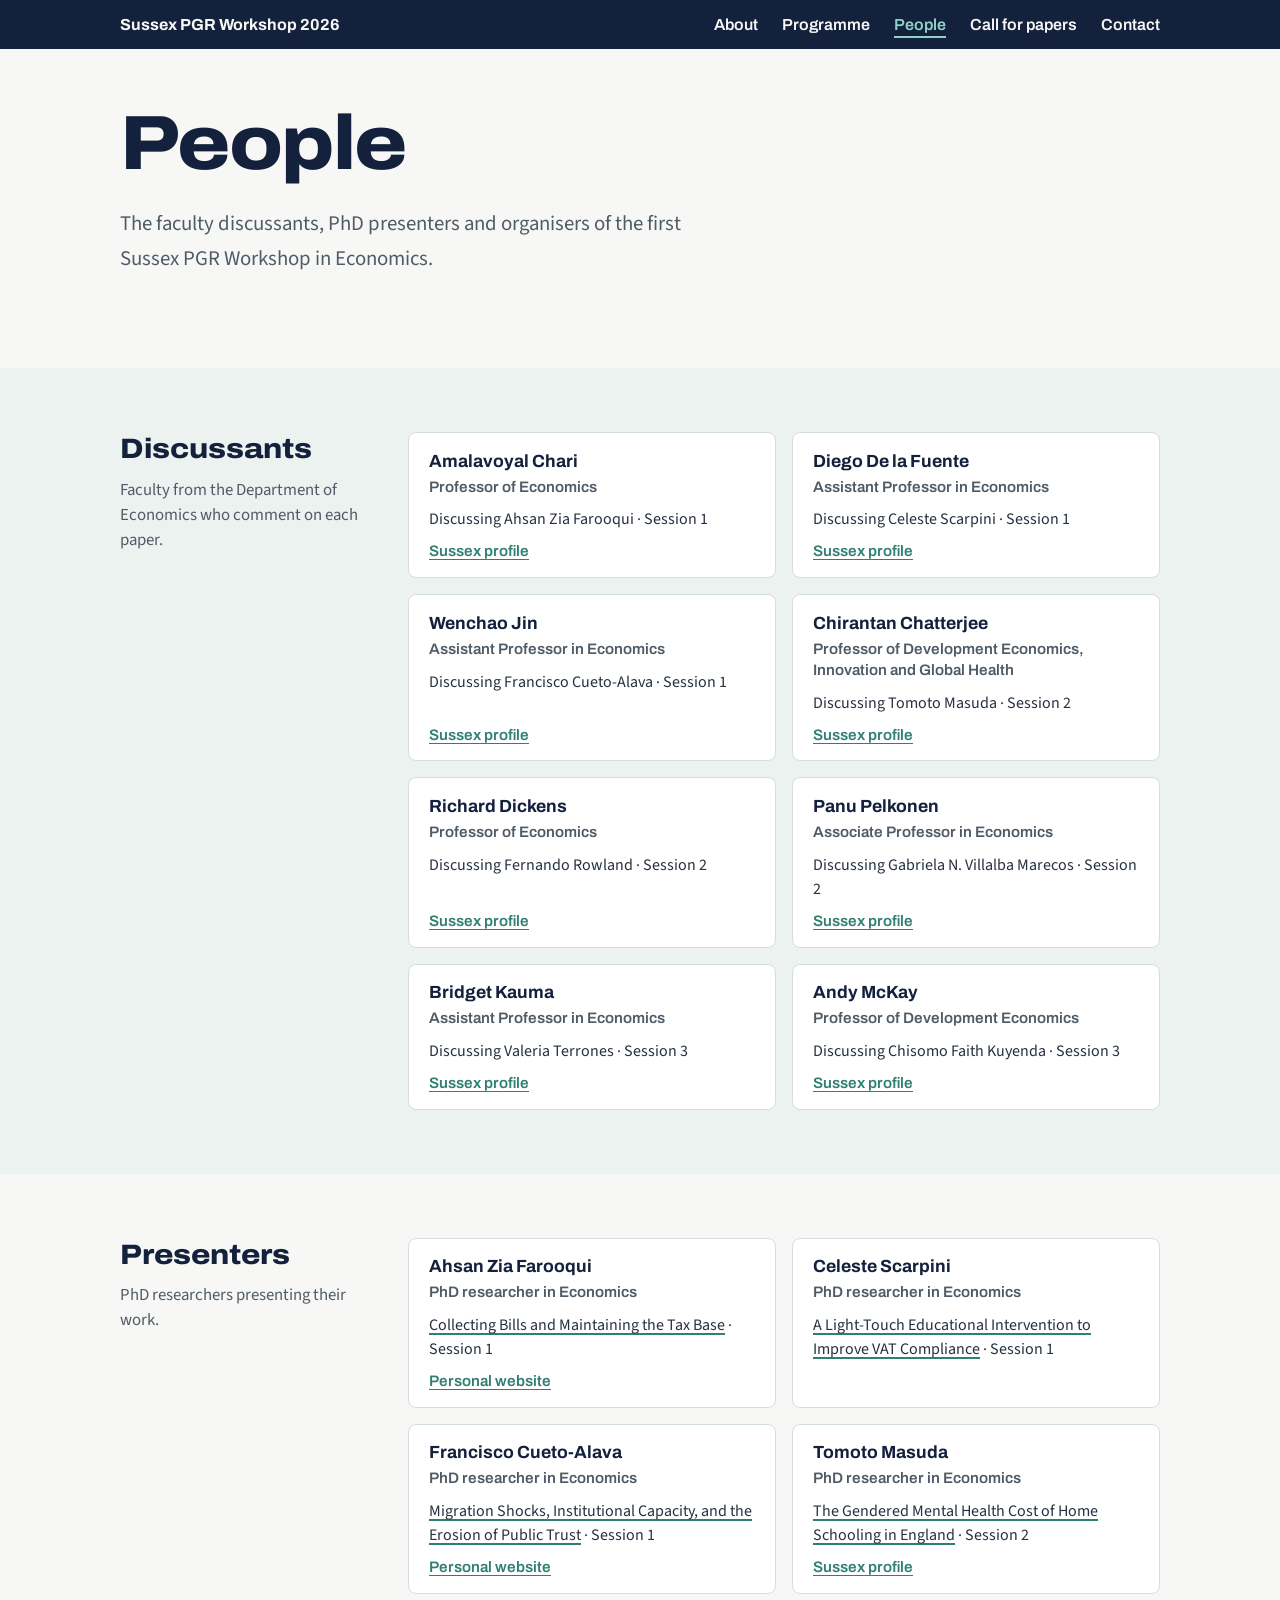
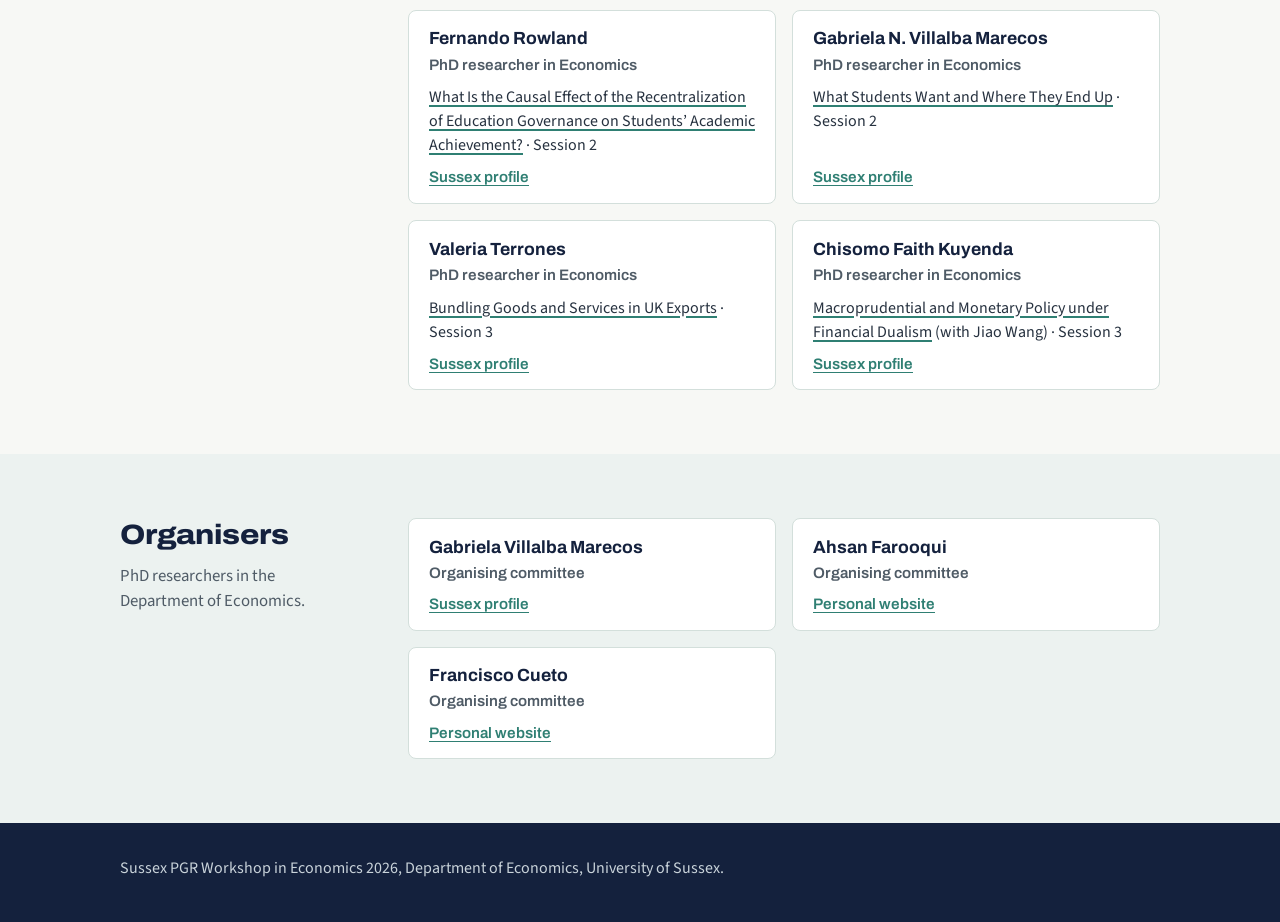
==== commit 7a8d476e: "Update Fernando Rowland's title and abstract from his draft Co-Authored-By: Claude Opus 5.5 <noreply" ====
--- a/people.html
+++ b/people.html
@@ -60,7 +60,7 @@
       <li><strong>Celeste Scarpini</strong><span class="role">PhD researcher in Economics</span><span class="detail"><a class="paper-link" href="abstracts/scarpini.html">A Light-Touch Educational Intervention to Improve VAT Compliance</a> · Session 1</span></li>
       <li><strong>Francisco Cueto-Alava</strong><span class="role">PhD researcher in Economics</span><span class="detail"><a class="paper-link" href="abstracts/cueto-alava.html">Migration Shocks, Institutional Capacity, and the Erosion of Public Trust</a> · Session 1</span><a href="https://fcuetoalava.github.io/" target="_blank" rel="noopener">Personal website</a></li>
       <li><strong>Tomoto Masuda</strong><span class="role">PhD researcher in Economics</span><span class="detail"><a class="paper-link" href="abstracts/masuda.html">The Gendered Mental Health Cost of Home Schooling in England</a> · Session 2</span><a href="https://profiles.sussex.ac.uk/p535689-tomoto-masuda" target="_blank" rel="noopener">Sussex profile</a></li>
-      <li><strong>Fernando Rowland</strong><span class="role">PhD researcher in Economics</span><span class="detail"><a class="paper-link" href="abstracts/rowland.html">Does Recentralising Public Education Improve Student Achievement?</a> · Session 2</span><a href="https://profiles.sussex.ac.uk/p452576-fernando-rowland" target="_blank" rel="noopener">Sussex profile</a></li>
+      <li><strong>Fernando Rowland</strong><span class="role">PhD researcher in Economics</span><span class="detail"><a class="paper-link" href="abstracts/rowland.html">What Is the Causal Effect of the Recentralization of Education Governance on Students’ Academic Achievement?</a> · Session 2</span><a href="https://profiles.sussex.ac.uk/p452576-fernando-rowland" target="_blank" rel="noopener">Sussex profile</a></li>
       <li><strong>Gabriela N. Villalba Marecos</strong><span class="role">PhD researcher in Economics</span><span class="detail"><a class="paper-link" href="abstracts/villalba-marecos.html">What Students Want and Where They End Up</a> · Session 2</span><a href="https://profiles.sussex.ac.uk/p537889-gabriela-noemi-villalba-marecos" target="_blank" rel="noopener">Sussex profile</a></li>
       <li><strong>Valeria Terrones</strong><span class="role">PhD researcher in Economics</span><span class="detail"><a class="paper-link" href="abstracts/terrones.html">Bundling Goods and Services in UK Exports</a> · Session 3</span><a href="https://profiles.sussex.ac.uk/p510746-valeria-terrones-rodriguez" target="_blank" rel="noopener">Sussex profile</a></li>
       <li><strong>Chisomo Faith Kuyenda</strong><span class="role">PhD researcher in Economics</span><span class="detail"><a class="paper-link" href="abstracts/kuyenda.html">Macroprudential and Monetary Policy under Financial Dualism</a> (with Jiao Wang) · Session 3</span><a href="https://profiles.sussex.ac.uk/p297430-chisomo-faith-kuyenda" target="_blank" rel="noopener">Sussex profile</a></li>
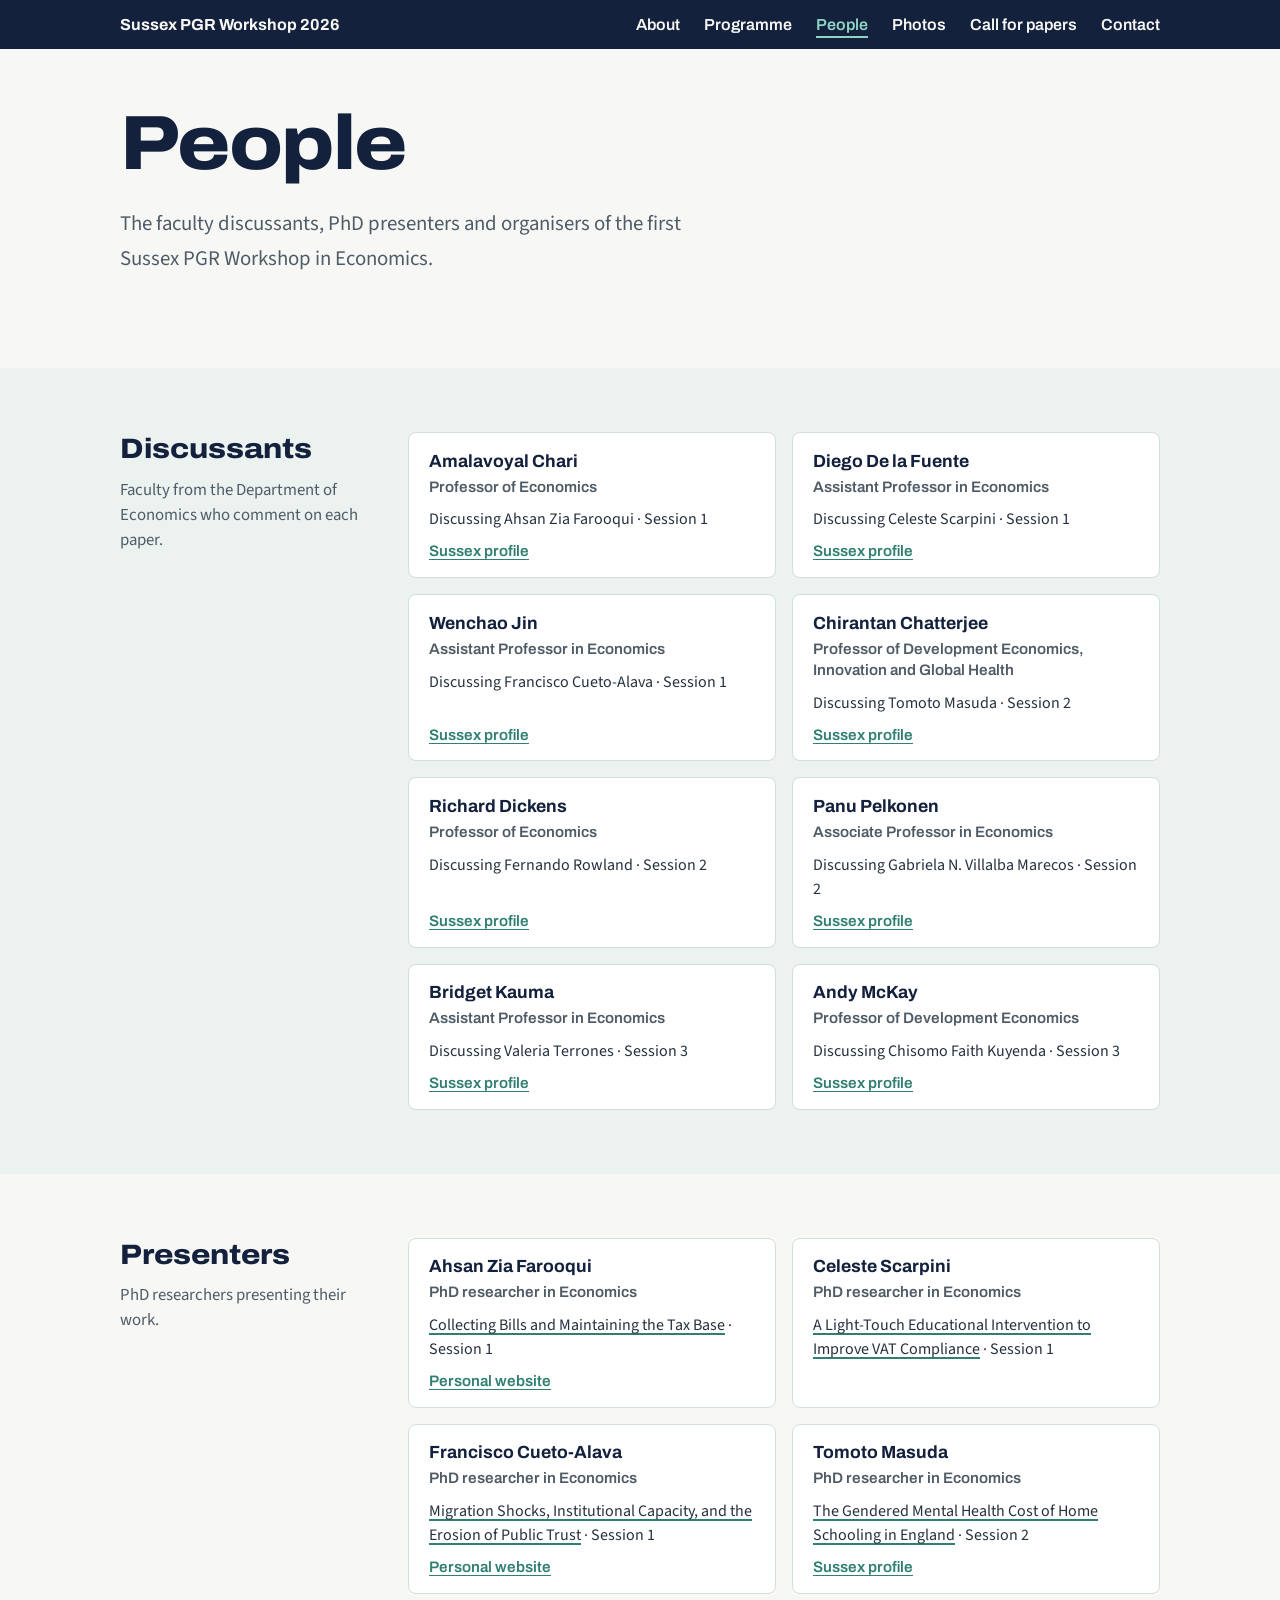
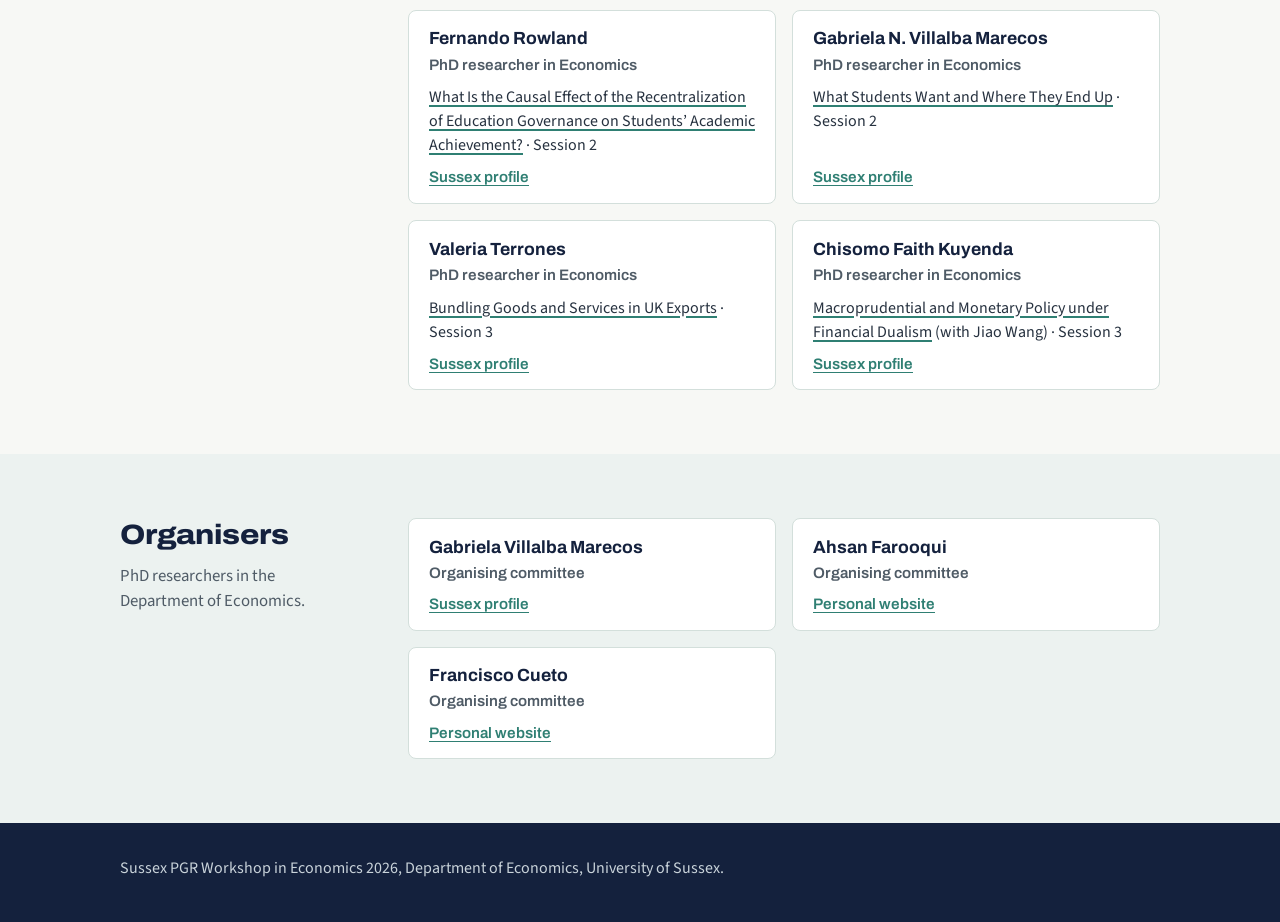
==== commit c3f73280: "Add a Photos page with pictures from the workshop day Co-Authored-By: Claude Opus 5.5 <noreply@anthr" ====
--- a/people.html
+++ b/people.html
@@ -8,7 +8,7 @@
 <link rel="preconnect" href="https://fonts.googleapis.com">
 <link rel="preconnect" href="https://fonts.gstatic.com" crossorigin>
 <link href="https://fonts.googleapis.com/css2?family=Archivo:wdth,wght@100,600;100,700;112,800&family=Source+Sans+3:wght@400;600&display=swap" rel="stylesheet">
-<link rel="stylesheet" href="styles.css?v=6">
+<link rel="stylesheet" href="styles.css?v=7">
 </head>
 <body>
 
@@ -19,6 +19,7 @@
     <li><a href="index.html#about">About</a></li>
     <li><a href="programme.html">Programme</a></li>
     <li><a href="people.html" aria-current="page">People</a></li>
+    <li><a href="photos.html">Photos</a></li>
     <li><a href="index.html#submit">Call for papers</a></li>
     <li><a href="index.html#contact">Contact</a></li>
   </ul>
--- a/styles.css
+++ b/styles.css
@@ -108,3 +108,15 @@
   .schedule td:last-child { padding-top: .3rem; }
 }
 @media (prefers-reduced-motion: reduce) { html { scroll-behavior: auto; } }
+
+/* Photos page */
+.gallery { list-style: none; padding: 0; margin: 0; display: grid; grid-template-columns: repeat(auto-fill, minmax(13rem, 1fr)); gap: 1rem; align-content: start; }
+.gallery a { display: block; border-radius: 8px; overflow: hidden; background: var(--mist); }
+.gallery img { display: block; width: 100%; height: auto; aspect-ratio: 3 / 4; object-fit: cover; transition: opacity .15s; }
+.gallery a:hover img { opacity: .88; }
+section .session-meta .paper-link { color: var(--text); text-decoration-color: var(--sea); text-decoration-thickness: 2px; }
+section .session-meta .paper-link:hover { color: var(--sea); }
+@media (max-width: 720px) { .gallery { grid-template-columns: repeat(2, 1fr); gap: .6rem; } }
+.gallery.landscape { grid-template-columns: repeat(auto-fill, minmax(18rem, 1fr)); }
+.gallery.landscape img { aspect-ratio: 4 / 3; }
+@media (max-width: 720px) { .gallery.landscape { grid-template-columns: 1fr; } }
